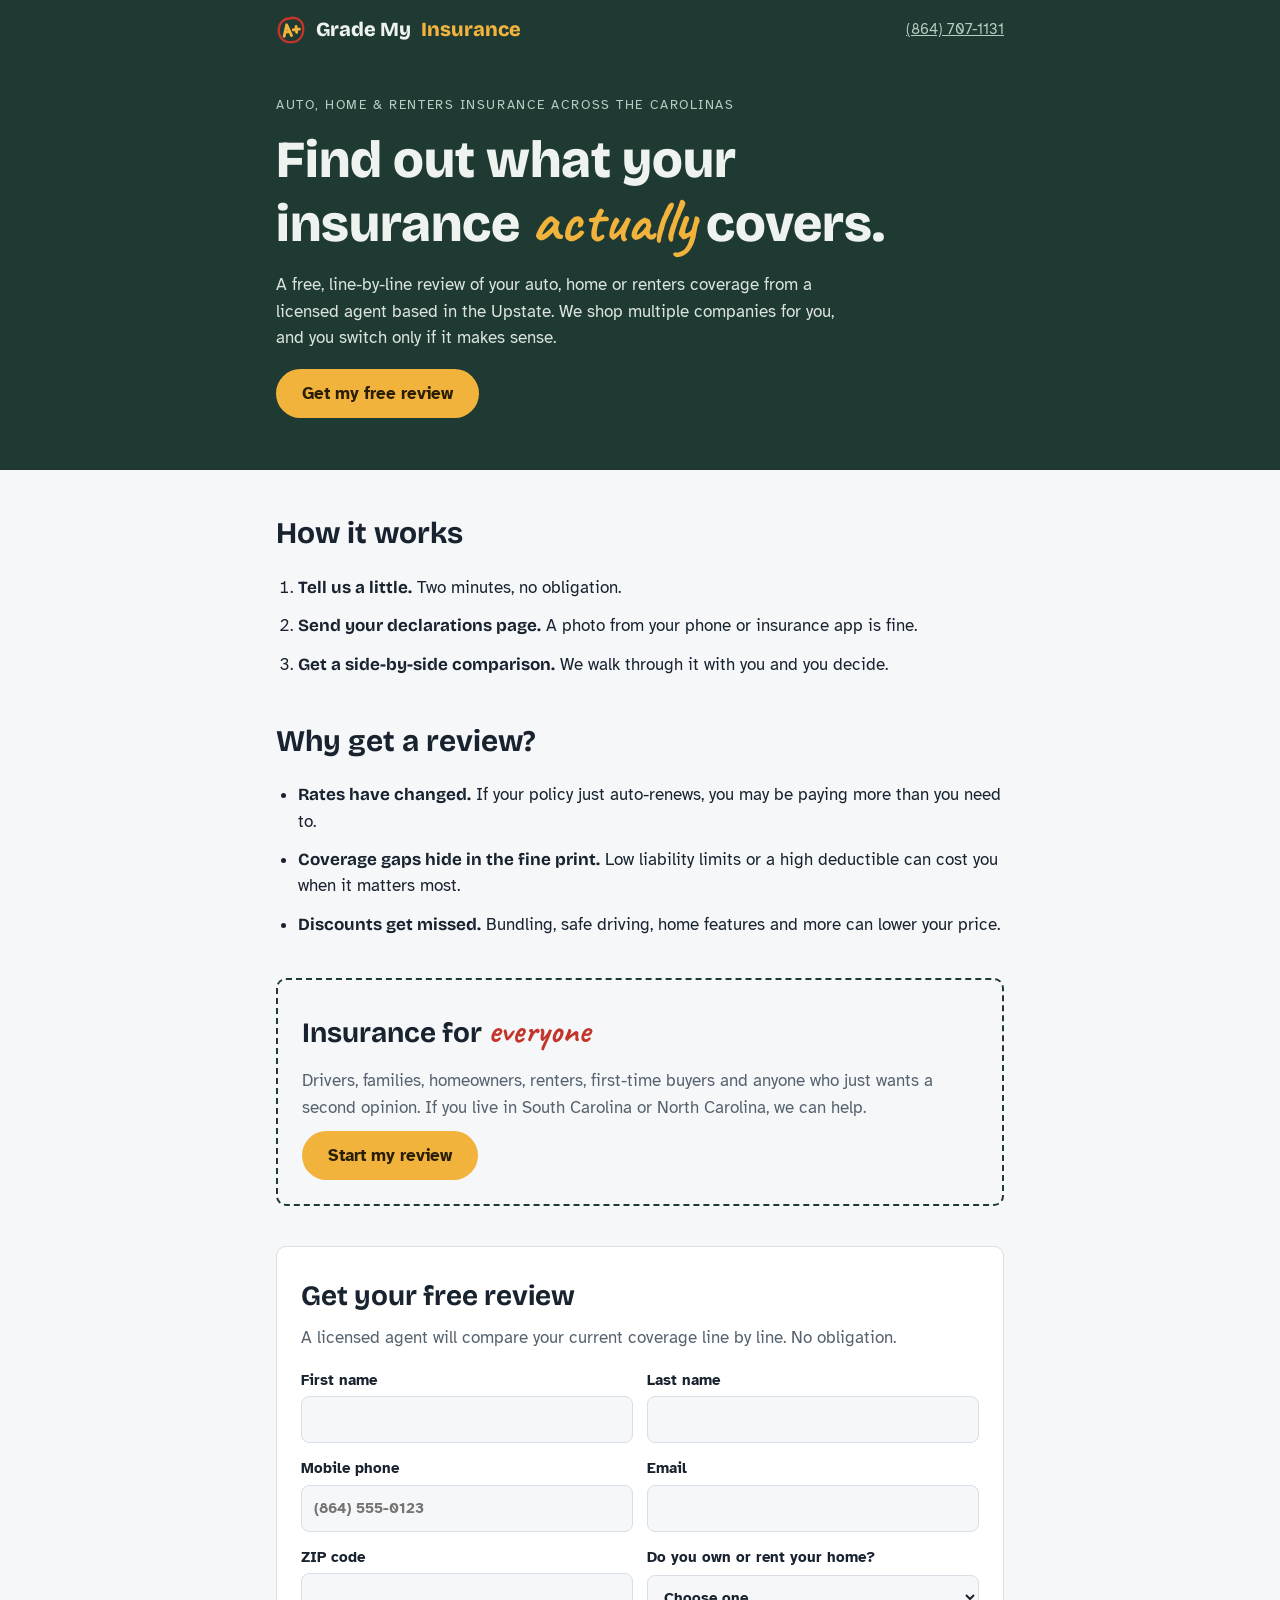
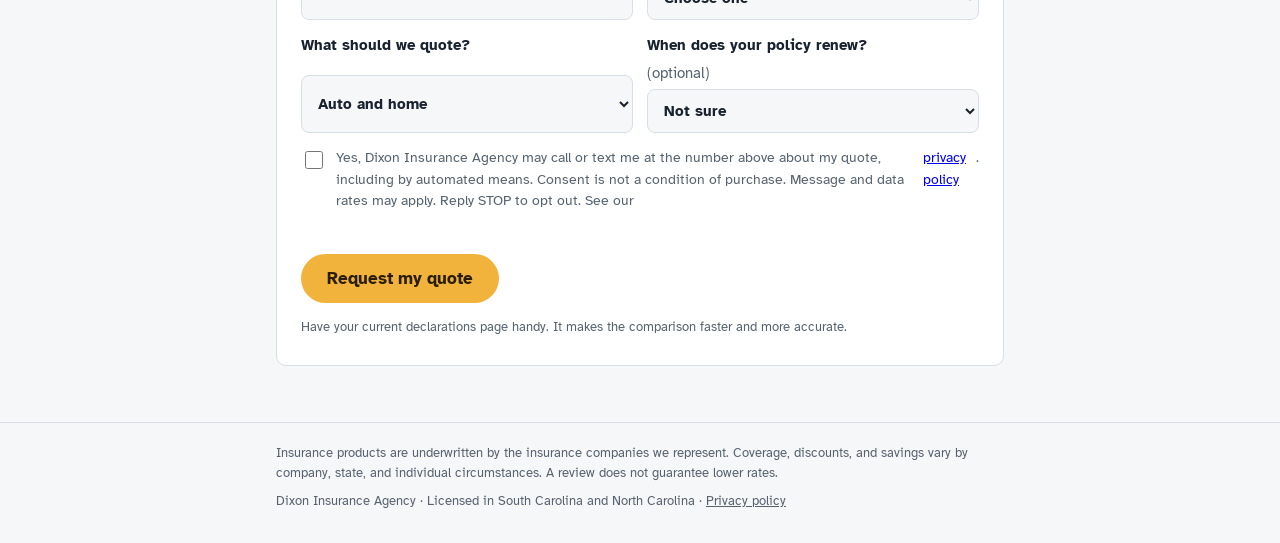
==== index.html @ 9c4ce1b6 "Add files via upload" ====
<!doctype html>
<html lang="en">
<head>
<meta charset="utf-8">
<meta name="viewport" content="width=device-width,initial-scale=1,viewport-fit=cover">
<title>Grade My Insurance</title>
<link rel="icon" href="/assets/favicon.svg" type="image/svg+xml">
<meta name="description" content="A free, line-by-line review of your auto and home insurance from a licensed agent serving South Carolina and North Carolina.">
<link rel="preconnect" href="https://fonts.googleapis.com">
<link rel="stylesheet" href="https://fonts.googleapis.com/css2?family=Bricolage+Grotesque:opsz,wght@12..96,600;12..96,800&family=Atkinson+Hyperlegible:wght@400;700&family=Caveat:wght@700&display=swap">
<link rel="stylesheet" href="/assets/site.css">
</head>
<body>

<div class="topbar"><div class="wrap">
  <a class="brand" href="/"><svg class="mark" viewBox="0 0 64 64" width="30" height="30" aria-hidden="true"><path d="M32 6C50 5 59 16 58 32C57 49 46 59 31 58C15 58 5 47 6 31C7 16 17 6 34 7" fill="none" stroke="#C2352A" stroke-width="5" stroke-linecap="round"/><g transform="rotate(-6 32 32)" fill="none" stroke="#F2B33D" stroke-width="6" stroke-linecap="round" stroke-linejoin="round"><path d="M16 44L24 20L32 44M19.5 35H28.5"/><path d="M37 32H50M43.5 25.5V38.5"/></g></svg>Grade My <em>Insurance</em></a>
  <a class="nav" href="tel:+18647071131">(864) 707-1131</a>
</div></div>

<header class="hero"><div class="wrap">
  <div class="eyebrow">Auto, home &amp; renters insurance across the Carolinas</div>
  <h1>Find out what your insurance <em>actually</em> covers.</h1>
  <p>A free, line-by-line review of your auto, home or renters coverage from a licensed agent based in the Upstate. We shop multiple companies for you, and you switch only if it makes sense.</p>
  <div class="row"><a class="btn" href="#quote">Get my free review</a></div>
</div></header>

<main><div class="wrap">

  <section class="section-h" aria-labelledby="howH" style="gap:18px">
    <h2 id="howH">How it works</h2>
    <ol class="steps-list">
      <li><strong>Tell us a little.</strong> Two minutes, no obligation.</li>
      <li><strong>Send your declarations page.</strong> A photo from your phone or insurance app is fine.</li>
      <li><strong>Get a side-by-side comparison.</strong> We walk through it with you and you decide.</li>
    </ol>
  </section>

  <section class="section-h" aria-labelledby="whyH" style="gap:18px">
    <h2 id="whyH">Why get a review?</h2>
    <ul class="steps-list">
      <li><strong>Rates have changed.</strong> If your policy just auto-renews, you may be paying more than you need to.</li>
      <li><strong>Coverage gaps hide in the fine print.</strong> Low liability limits or a high deductible can cost you when it matters most.</li>
      <li><strong>Discounts get missed.</strong> Bundling, safe driving, home features and more can lower your price.</li>
    </ul>
  </section>

  <section class="also" aria-labelledby="whoH">
    <h2 id="whoH">Insurance for <em>everyone</em></h2>
    <p>Drivers, families, homeowners, renters, first-time buyers and anyone who just wants a second opinion. If you live in South Carolina or North Carolina, we can help.</p>
    <div class="row"><a class="btn" href="#quote">Start my review</a></div>
  </section>

  <section class="card" id="quote" aria-labelledby="quoteH">
    <div class="section-h">
      <h2 id="quoteH">Get your free review</h2>
      <p>A licensed agent will compare your current coverage line by line. No obligation.</p>
    </div>
    <form name="quote" id="quoteForm" method="POST" action="/thank-you/" data-netlify="true" netlify-honeypot="bot-field" novalidate>
      <input type="hidden" name="form-name" value="quote">
      <input type="hidden" name="page" value="home">
      <input type="hidden" name="utm_source" value="">
      <input type="hidden" name="utm_campaign" value="">
      <input type="hidden" name="utm_content" value="">
      <p class="hp" aria-hidden="true"><label>Leave this field empty <input name="bot-field" tabindex="-1" autocomplete="off"></label></p>
      <div class="grid2">
        <label for="fName">First name<input type="text" id="fName" name="first_name" autocomplete="given-name" required></label>
        <label for="lName">Last name<input type="text" id="lName" name="last_name" autocomplete="family-name" required></label>
      </div>
      <div class="grid2">
        <label for="phone">Mobile phone<input type="tel" id="phone" name="phone" autocomplete="tel" inputmode="tel" maxlength="14" placeholder="(864) 555-0123" required></label>
        <label for="email">Email<input type="email" id="email" name="email" autocomplete="email" required></label>
      </div>
      <div class="grid2">
        <label for="zip">ZIP code<input type="text" id="zip" name="zip" inputmode="numeric" maxlength="5" autocomplete="postal-code" required></label>
        <label for="role">Do you own or rent your home?
          <select id="role" name="role" required>
            <option value="">Choose one</option>
            <option>Own my home</option>
            <option>Rent</option>
            <option>Live with family</option>
            <option>Other</option>
          </select></label>
      </div>
      <div class="grid2">
        <label for="lines">What should we quote?
          <select id="lines" name="quote_lines">
            <option>Auto and home</option>
            <option>Auto and renters</option>
            <option>Auto only</option>
            <option>Home only</option>
            <option>Renters only</option>
            <option>Not sure yet</option>
          </select></label>
        <label for="renew">When does your policy renew? <span>(optional)</span>
          <select id="renew" name="renewal">
            <option value="">Not sure</option>
            <option>Within 30 days</option><option>1 to 3 months</option><option>3 to 6 months</option><option>More than 6 months</option>
          </select></label>
      </div>
      <label class="consent" for="consent"><input type="checkbox" id="consent" name="call_text_consent" value="Yes">
        Yes, Dixon Insurance Agency may call or text me at the number above about my quote, including by automated means. Consent is not a condition of purchase. Message and data rates may apply. Reply STOP to opt out. See our <a href="/privacy/">privacy policy</a>.</label>
      <div class="err" id="formErr" role="alert"></div>
      <div class="row"><button class="btn" type="submit">Request my quote</button></div>
      <p class="fine">Have your current declarations page handy. It makes the comparison faster and more accurate.</p>
    </form>
  </section>

</div></main>

<footer><div class="wrap">
  <p>Insurance products are underwritten by the insurance companies we represent. Coverage, discounts, and savings vary by company, state, and individual circumstances. A review does not guarantee lower rates.</p>
  <p>Dixon Insurance Agency · Licensed in South Carolina and North Carolina · <a href="/privacy/">Privacy policy</a></p>
</div></footer>

<script src="/assets/site.js"></script>
</body>
</html>
---- assets/site.css ----
/* Grade My Insurance — shared styles
   Layout: chalkboard hero band, then one centered column of sections */
:root{
  --paper:#F6F7F9; --surface:#FFFFFF; --ink:#18232F; --muted:#56636F; --line:#D9DFE6;
  --board:#1E3A33; --board-ink:#EEF3EF; --chalk-dim:#B9CCC3;
  --pencil:#F2B33D; --pencil-ink:#2A1E05; --redpen:#C2352A;
  --f-display:"Bricolage Grotesque","Segoe UI",system-ui,sans-serif;
  --f-body:"Atkinson Hyperlegible","Segoe UI",system-ui,sans-serif;
  --f-pen:"Caveat","Comic Sans MS",cursive;
  --r:10px;
}
@media (prefers-color-scheme: dark){:root{
  --paper:#10161C; --surface:#18212A; --ink:#E5EBF0; --muted:#9AA8B5; --line:#2C3843;
  --board:#16302A; --board-ink:#E8F0EB; --chalk-dim:#9DB8AC; --redpen:#FF7468; color-scheme:dark}}

*{box-sizing:border-box}
html{scroll-behavior:smooth}
body{margin:0;background:var(--paper);color:var(--ink);font-family:var(--f-body);font-size:17px;line-height:1.55}
img{max-width:100%}
.wrap{max-width:760px;margin:0 auto;padding-left:max(16px,env(safe-area-inset-left,0px));padding-right:max(16px,env(safe-area-inset-right,0px))}
h1,h2,h3{font-family:var(--f-display);text-wrap:balance;margin:0}

.topbar{background:var(--board);color:var(--board-ink)}
.topbar .wrap{padding-block:14px;display:flex;justify-content:space-between;align-items:center;gap:12px}
.brand{font-family:var(--f-display);font-weight:800;font-size:20px;color:var(--board-ink);text-decoration:none;display:inline-flex;align-items:center;gap:10px}
.brand .mark{flex:none}
.brand em{font-style:normal;color:var(--pencil)}
.topbar a.nav{color:var(--chalk-dim);font-size:15px}

.hero{background:var(--board);color:var(--board-ink)}
.hero .wrap{padding-block:36px 52px;display:grid;gap:18px}
.eyebrow{font-size:13px;letter-spacing:.12em;text-transform:uppercase;color:var(--chalk-dim)}
.hero h1{font-size:clamp(32px,6vw,52px);font-weight:800;line-height:1.06}
.hero h1 em{font-style:normal;font-family:var(--f-pen);color:var(--pencil);font-size:1.2em}
.hero p{margin:0;max-width:34em;opacity:.92}

.btn{font:700 17px var(--f-body);border:0;border-radius:999px;padding:14px 26px;cursor:pointer;background:var(--pencil);color:var(--pencil-ink);text-decoration:none;display:inline-block}
.btn:hover{filter:brightness(1.05)}
.btn:focus-visible,input:focus-visible,select:focus-visible,a:focus-visible{outline:3px solid var(--pencil);outline-offset:2px}
.row{display:flex;flex-wrap:wrap;gap:12px;align-items:center}

main .wrap{padding-block:40px 56px;display:grid;gap:40px}
.section-h{display:grid;gap:6px}
.section-h h2{font-size:clamp(24px,4vw,30px)}
.section-h p{margin:0;color:var(--muted)}
.perks{list-style:none;margin:0;padding:0;display:grid;grid-template-columns:repeat(auto-fit,minmax(220px,1fr));gap:22px 28px}
.perks li{border-top:3px solid var(--board);padding-top:10px;min-width:0}
.perks h3{font-size:18px}
.perks p{margin:4px 0 0;color:var(--muted);font-size:15px}
.perks .tag{font-family:var(--f-pen);color:var(--redpen);font-size:24px;line-height:1}
.steps-list{margin:0;padding-left:1.3em;display:grid;gap:12px}
.steps-list strong{font-family:var(--f-display)}

.also{border:2px dashed var(--board);border-radius:var(--r);padding:24px;display:grid;gap:10px}
.also h2{font-size:clamp(22px,4vw,28px)}
.also h2 em{font-style:normal;font-family:var(--f-pen);color:var(--redpen);font-size:1.25em}
.also p{margin:0;color:var(--muted)}

.card{background:var(--surface);border:1px solid var(--line);border-radius:var(--r);padding:28px 24px;display:grid;gap:18px;scroll-margin-top:16px}
.card h2{font-size:clamp(22px,4vw,28px)}
form{display:grid;gap:14px}
.grid2{display:grid;grid-template-columns:1fr 1fr;gap:14px}
@media (max-width:540px){.grid2{grid-template-columns:1fr}}
label{display:grid;gap:4px;font-weight:700;font-size:15px}
label span{font-weight:400;color:var(--muted)}
input[type=text],input[type=email],input[type=tel],select{font:inherit;color:var(--ink);background:var(--paper);border:1.5px solid var(--line);border-radius:8px;padding:11px 12px;width:100%}
.consent{display:flex;gap:10px;align-items:flex-start;font-weight:400;font-size:14px;color:var(--muted)}
.consent input{margin-top:4px;width:18px;height:18px;flex:none}
.err{color:var(--redpen);font-size:14px;min-height:1em}
.fine{font-size:13px;color:var(--muted);margin:0}
.hp{position:absolute;left:-9999px;width:1px;height:1px;overflow:hidden}

.done{background:var(--board);color:var(--board-ink);border-radius:var(--r);padding:28px 24px;display:grid;gap:12px}
.done h1{font-size:clamp(26px,5vw,34px)}
.done p{margin:0}
.done .pen{font-family:var(--f-pen);font-size:30px;color:var(--pencil)}
.done ol{margin:0;padding-left:1.3em;display:grid;gap:8px}
.phone{text-decoration:none;font-family:var(--f-display);font-size:26px;font-weight:800;color:var(--pencil)}

.legal h1{font-size:clamp(28px,5vw,36px)}
.legal h2{font-size:20px;margin-top:8px}
.legal p{margin:0}
.legal .wrap{gap:16px}

footer{color:var(--muted);font-size:13px;border-top:1px solid var(--line)}
footer .wrap{padding-block:20px 32px;display:grid;gap:8px}
footer p{margin:0;max-width:62em}
footer a{color:var(--muted)}
@media (prefers-reduced-motion:reduce){*{transition:none!important}html{scroll-behavior:auto}}
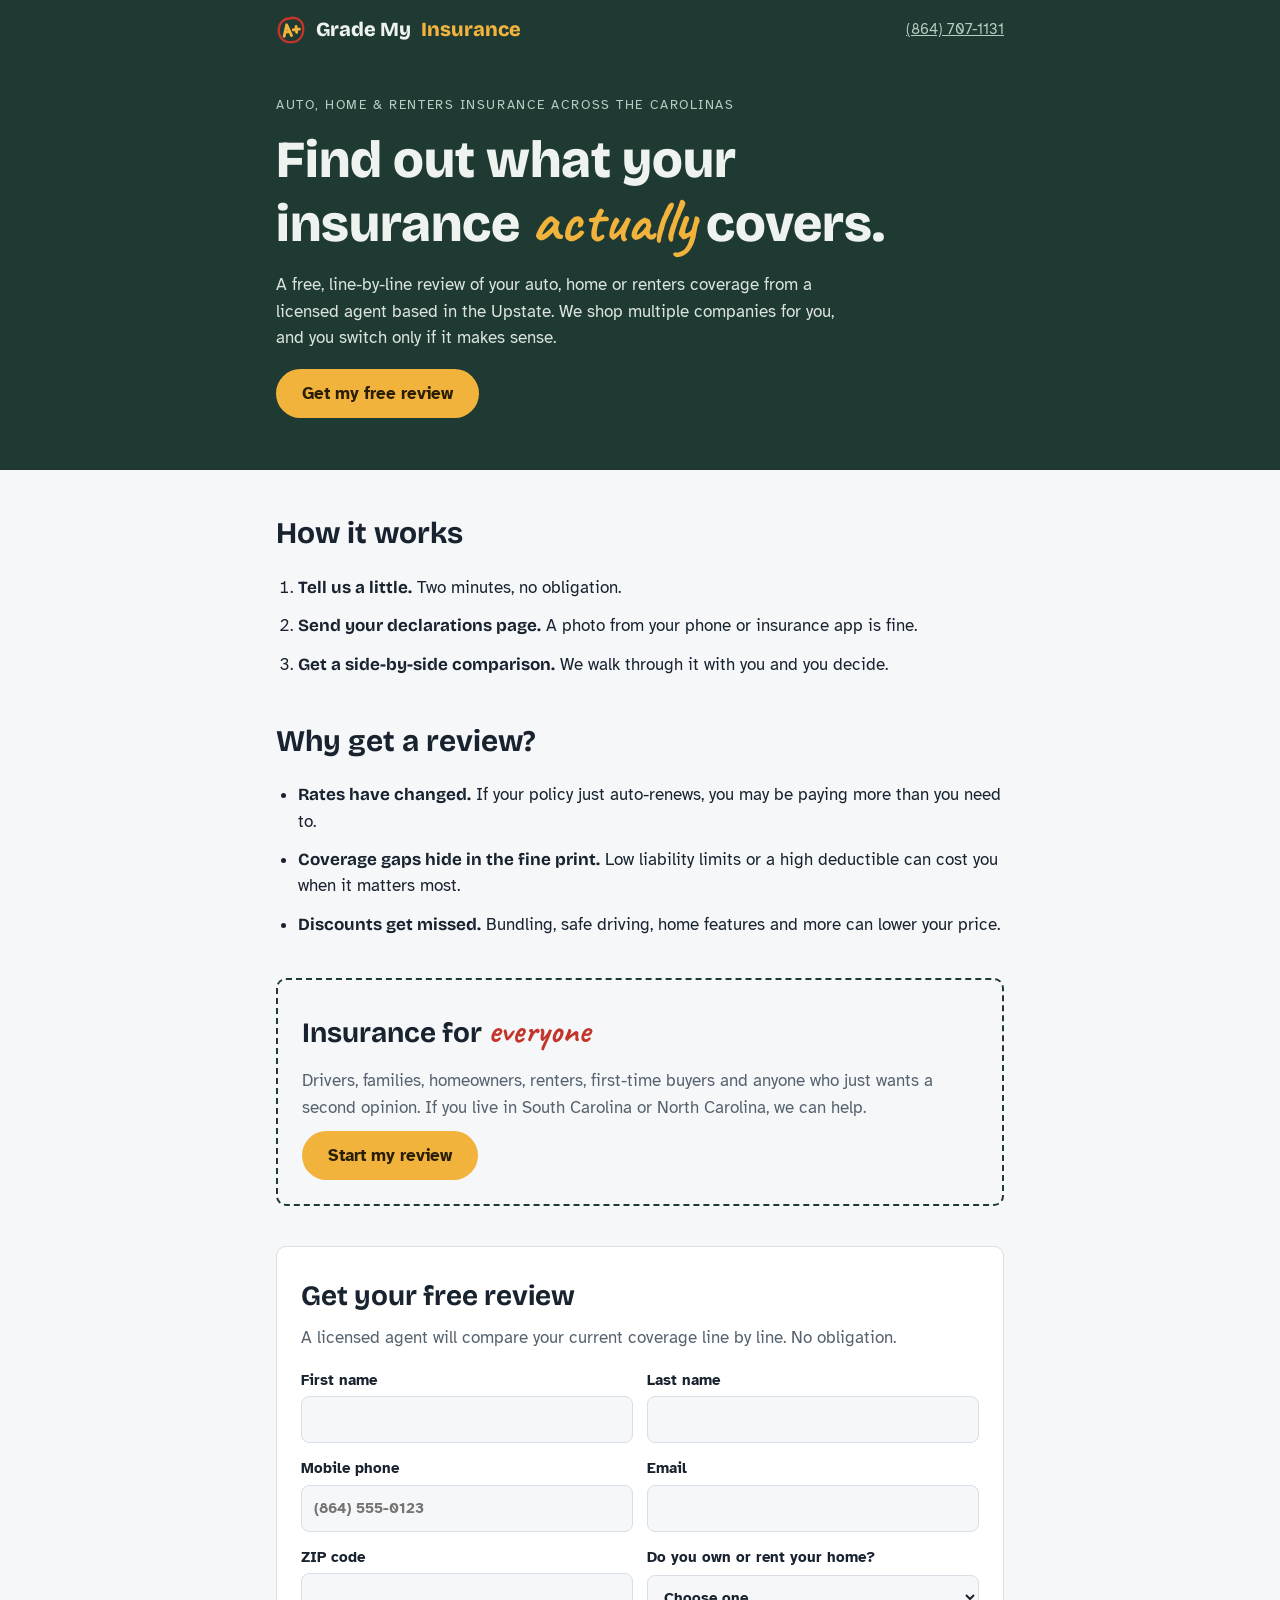
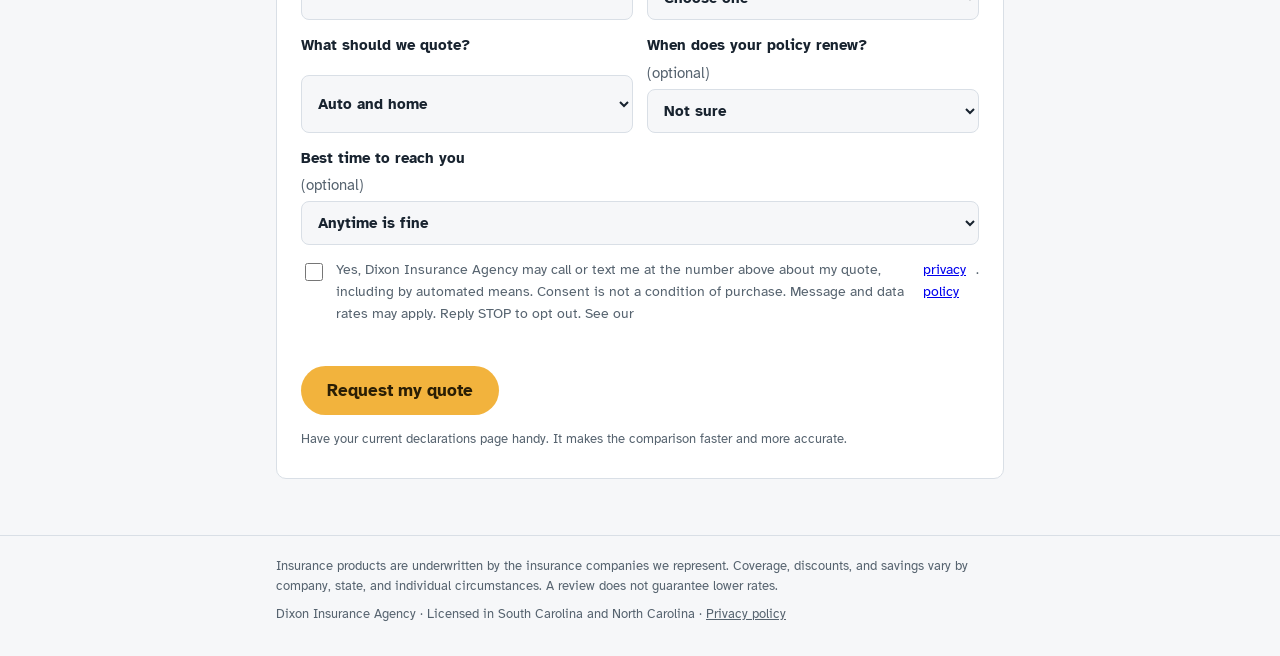
==== commit f5ad615c: "Add optional best-time-to-reach field to both quote forms Co-Authored-By: Claude Opus 5.5 <noreply@a" ====
--- a/index.html
+++ b/index.html
@@ -97,6 +97,15 @@
             <option>Within 30 days</option><option>1 to 3 months</option><option>3 to 6 months</option><option>More than 6 months</option>
           </select></label>
       </div>
+      <label for="besttime">Best time to reach you <span>(optional)</span>
+        <select id="besttime" name="best_time">
+          <option value="">Anytime is fine</option>
+          <option>Morning (8 to 11 AM)</option>
+          <option>Midday (11 AM to 2 PM)</option>
+          <option>Afternoon (2 to 5 PM)</option>
+          <option>Evening (after 5 PM)</option>
+          <option>Text me first</option>
+        </select></label>
       <label class="consent" for="consent"><input type="checkbox" id="consent" name="call_text_consent" value="Yes">
         Yes, Dixon Insurance Agency may call or text me at the number above about my quote, including by automated means. Consent is not a condition of purchase. Message and data rates may apply. Reply STOP to opt out. See our <a href="/privacy/">privacy policy</a>.</label>
       <div class="err" id="formErr" role="alert"></div>
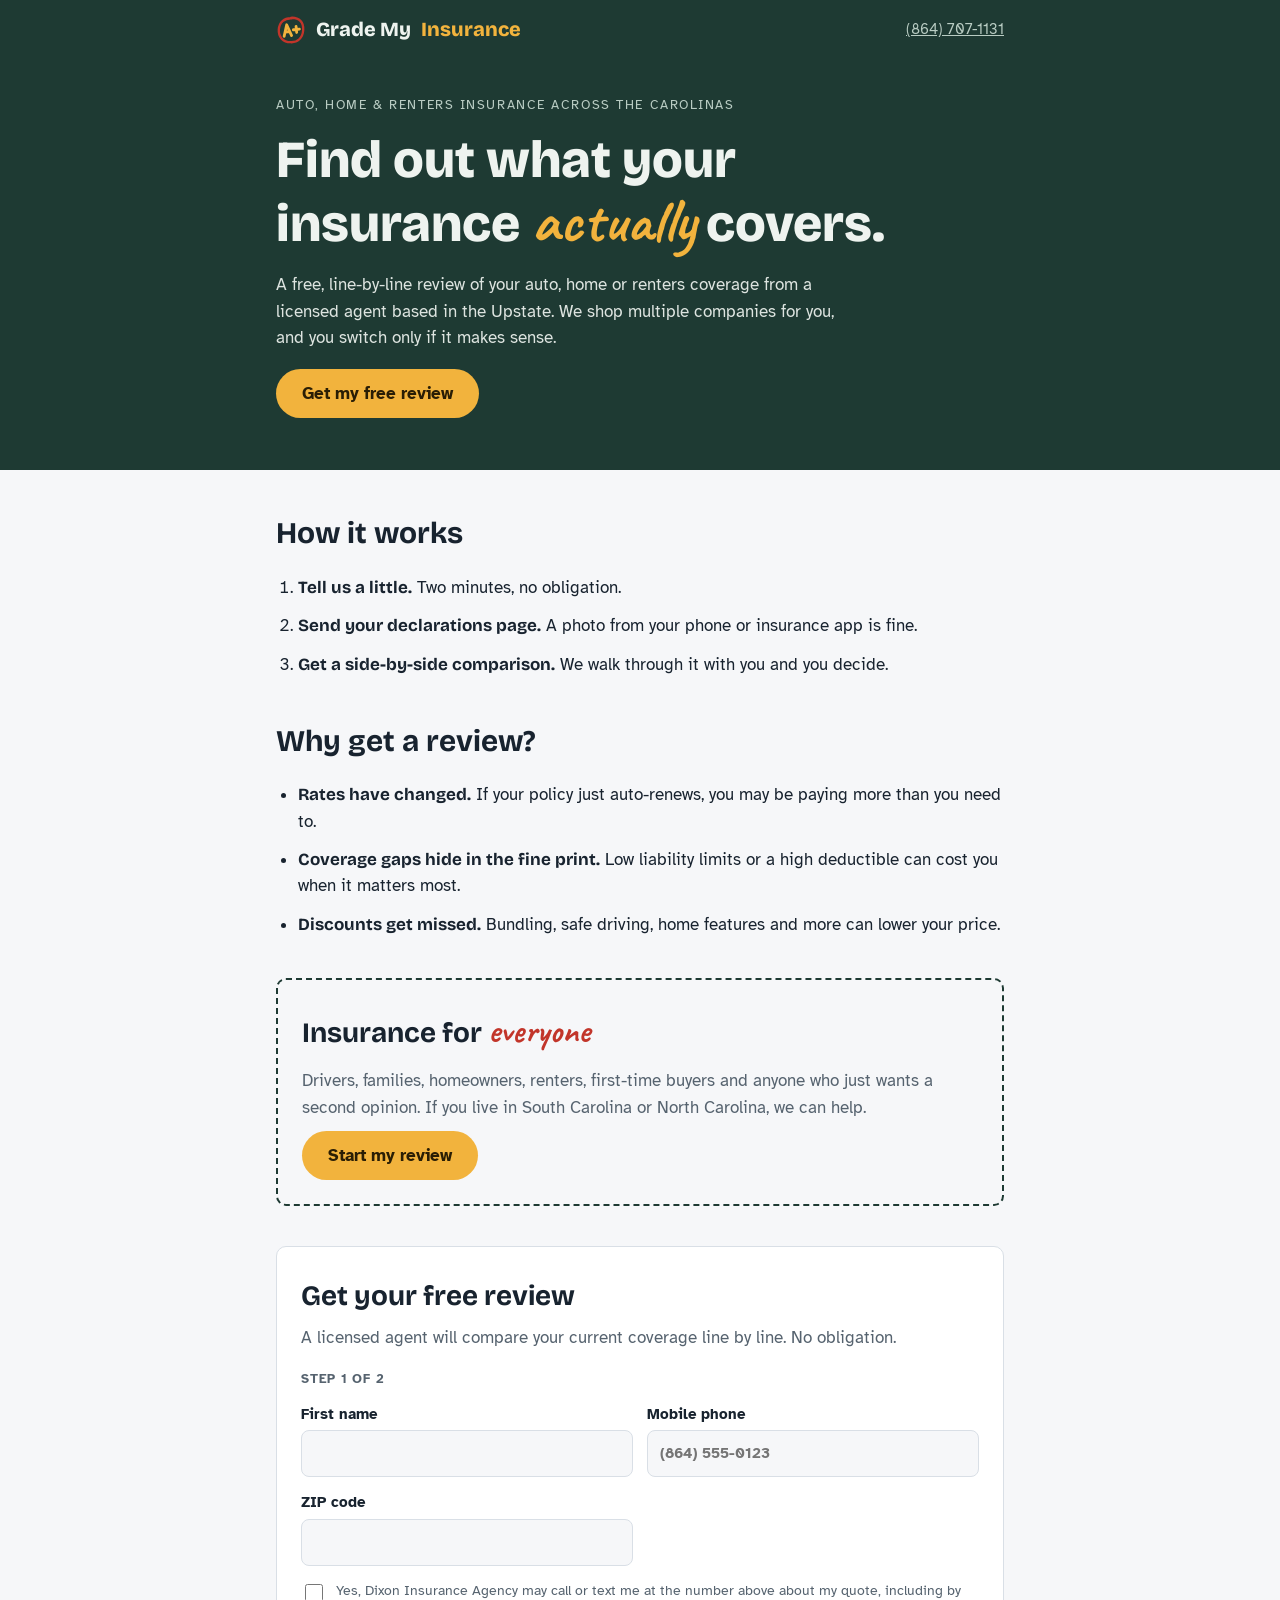
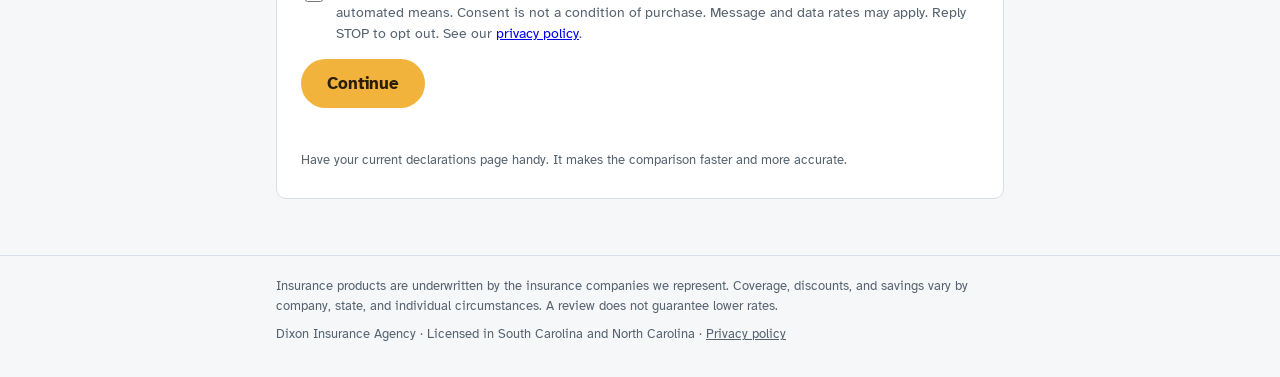
==== commit c1442f73: "Two-step quote form and faster first paint - Step 1 asks only for first name, phone and ZIP; step 2 " ====
--- a/index.html
+++ b/index.html
@@ -7,7 +7,9 @@
 <link rel="icon" href="/assets/favicon.svg" type="image/svg+xml">
 <meta name="description" content="A free, line-by-line review of your auto and home insurance from a licensed agent serving South Carolina and North Carolina.">
 <link rel="preconnect" href="https://fonts.googleapis.com">
-<link rel="stylesheet" href="https://fonts.googleapis.com/css2?family=Bricolage+Grotesque:opsz,wght@12..96,600;12..96,800&family=Atkinson+Hyperlegible:wght@400;700&family=Caveat:wght@700&display=swap">
+<link rel="preconnect" href="https://fonts.gstatic.com" crossorigin>
+<link rel="stylesheet" href="https://fonts.googleapis.com/css2?family=Bricolage+Grotesque:opsz,wght@12..96,600;12..96,800&family=Atkinson+Hyperlegible:wght@400;700&family=Caveat:wght@700&display=swap" media="print" onload="this.media='all'">
+<noscript><link rel="stylesheet" href="https://fonts.googleapis.com/css2?family=Bricolage+Grotesque:opsz,wght@12..96,600;12..96,800&family=Atkinson+Hyperlegible:wght@400;700&family=Caveat:wght@700&display=swap"></noscript>
 <link rel="stylesheet" href="/assets/site.css">
 </head>
 <body>
@@ -55,34 +57,45 @@
       <h2 id="quoteH">Get your free review</h2>
       <p>A licensed agent will compare your current coverage line by line. No obligation.</p>
     </div>
-    <form name="quote" id="quoteForm" method="POST" action="/thank-you/" data-netlify="true" netlify-honeypot="bot-field" novalidate>
+    <form name="quote" id="quoteForm" method="POST" action="/thank-you/" data-netlify="true" netlify-honeypot="bot-field" data-quote-form novalidate>
       <input type="hidden" name="form-name" value="quote">
       <input type="hidden" name="page" value="home">
       <input type="hidden" name="utm_source" value="">
       <input type="hidden" name="utm_campaign" value="">
       <input type="hidden" name="utm_content" value="">
       <p class="hp" aria-hidden="true"><label>Leave this field empty <input name="bot-field" tabindex="-1" autocomplete="off"></label></p>
-      <div class="grid2">
-        <label for="fName">First name<input type="text" id="fName" name="first_name" autocomplete="given-name" required></label>
-        <label for="lName">Last name<input type="text" id="lName" name="last_name" autocomplete="family-name" required></label>
-      </div>
-      <div class="grid2">
-        <label for="phone">Mobile phone<input type="tel" id="phone" name="phone" autocomplete="tel" inputmode="tel" maxlength="14" placeholder="(864) 555-0123" required></label>
-        <label for="email">Email<input type="email" id="email" name="email" autocomplete="email" required></label>
-      </div>
-      <div class="grid2">
-        <label for="zip">ZIP code<input type="text" id="zip" name="zip" inputmode="numeric" maxlength="5" autocomplete="postal-code" required></label>
-        <label for="role">Do you own or rent your home?
-          <select id="role" name="role" required>
+      <p class="step-label" data-step-label hidden></p>
+
+      <fieldset class="step" data-step="1">
+        <legend class="sr-only">How to reach you</legend>
+        <div class="grid2">
+          <label for="fName">First name<input type="text" id="fName" name="first_name" autocomplete="given-name" required></label>
+          <label for="phone">Mobile phone<input type="tel" id="phone" name="phone" autocomplete="tel" inputmode="tel" maxlength="14" placeholder="(864) 555-0123" required></label>
+        </div>
+        <div class="grid2">
+          <label for="zip">ZIP code<input type="text" id="zip" name="zip" inputmode="numeric" maxlength="5" autocomplete="postal-code" required></label>
+        </div>
+        <label class="consent" for="consent"><input type="checkbox" id="consent" name="call_text_consent" value="Yes">
+        <span>Yes, Dixon Insurance Agency may call or text me at the number above about my quote, including by automated means. Consent is not a condition of purchase. Message and data rates may apply. Reply STOP to opt out. See our <a href="/privacy/">privacy policy</a>.</span></label>
+        <div class="row"><button class="btn" type="button" data-next hidden>Continue</button></div>
+      </fieldset>
+
+      <fieldset class="step" data-step="2">
+        <legend class="step-intro">Almost done. Everything below is optional, but it helps us quote faster.</legend>
+        <div class="grid2">
+          <label for="lName"><span class="lbl">Last name <small>(optional)</small></span><input type="text" id="lName" name="last_name" autocomplete="family-name"></label>
+          <label for="email"><span class="lbl">Email <small>(optional, for your confirmation)</small></span><input type="email" id="email" name="email" autocomplete="email"></label>
+        </div>
+        <div class="grid2">
+          <label for="role"><span class="lbl">Do you own or rent your home? <small>(optional)</small></span>
+          <select id="role" name="role">
             <option value="">Choose one</option>
             <option>Own my home</option>
             <option>Rent</option>
             <option>Live with family</option>
             <option>Other</option>
           </select></label>
-      </div>
-      <div class="grid2">
-        <label for="lines">What should we quote?
+          <label for="lines">What should we quote?
           <select id="lines" name="quote_lines">
             <option>Auto and home</option>
             <option>Auto and renters</option>
@@ -91,25 +104,27 @@
             <option>Renters only</option>
             <option>Not sure yet</option>
           </select></label>
-        <label for="renew">When does your policy renew? <span>(optional)</span>
+        </div>
+        <div class="grid2">
+          <label for="renew"><span class="lbl">When does your policy renew? <small>(optional)</small></span>
           <select id="renew" name="renewal">
             <option value="">Not sure</option>
             <option>Within 30 days</option><option>1 to 3 months</option><option>3 to 6 months</option><option>More than 6 months</option>
           </select></label>
-      </div>
-      <label for="besttime">Best time to reach you <span>(optional)</span>
-        <select id="besttime" name="best_time">
-          <option value="">Anytime is fine</option>
-          <option>Morning (8 to 11 AM)</option>
-          <option>Midday (11 AM to 2 PM)</option>
-          <option>Afternoon (2 to 5 PM)</option>
-          <option>Evening (after 5 PM)</option>
-          <option>Text me first</option>
-        </select></label>
-      <label class="consent" for="consent"><input type="checkbox" id="consent" name="call_text_consent" value="Yes">
-        Yes, Dixon Insurance Agency may call or text me at the number above about my quote, including by automated means. Consent is not a condition of purchase. Message and data rates may apply. Reply STOP to opt out. See our <a href="/privacy/">privacy policy</a>.</label>
-      <div class="err" id="formErr" role="alert"></div>
-      <div class="row"><button class="btn" type="submit">Request my quote</button></div>
+          <label for="besttime"><span class="lbl">Best time to reach you <small>(optional)</small></span>
+          <select id="besttime" name="best_time">
+            <option value="">Anytime is fine</option>
+            <option>Morning (8 to 11 AM)</option>
+            <option>Midday (11 AM to 2 PM)</option>
+            <option>Afternoon (2 to 5 PM)</option>
+            <option>Evening (after 5 PM)</option>
+            <option>Text me first</option>
+          </select></label>
+        </div>
+        <div class="row"><button class="btn" type="submit">Get my quote</button><button class="btn-link" type="button" data-back hidden>Back</button></div>
+      </fieldset>
+
+      <div class="err" id="formErr" data-error role="alert"></div>
       <p class="fine">Have your current declarations page handy. It makes the comparison faster and more accurate.</p>
     </form>
   </section>
@@ -121,6 +136,6 @@
   <p>Dixon Insurance Agency · Licensed in South Carolina and North Carolina · <a href="/privacy/">Privacy policy</a></p>
 </div></footer>
 
-<script src="/assets/site.js"></script>
+<script type="module" src="/assets/js/main.js"></script>
 </body>
 </html>
--- a/assets/site.css
+++ b/assets/site.css
@@ -62,13 +62,19 @@
 .grid2{display:grid;grid-template-columns:1fr 1fr;gap:14px}
 @media (max-width:540px){.grid2{grid-template-columns:1fr}}
 label{display:grid;gap:4px;font-weight:700;font-size:15px}
-label span{font-weight:400;color:var(--muted)}
+label small{font-size:inherit;font-weight:400;color:var(--muted)}
 input[type=text],input[type=email],input[type=tel],select{font:inherit;color:var(--ink);background:var(--paper);border:1.5px solid var(--line);border-radius:8px;padding:11px 12px;width:100%}
 .consent{display:flex;gap:10px;align-items:flex-start;font-weight:400;font-size:14px;color:var(--muted)}
 .consent input{margin-top:4px;width:18px;height:18px;flex:none}
 .err{color:var(--redpen);font-size:14px;min-height:1em}
 .fine{font-size:13px;color:var(--muted);margin:0}
 .hp{position:absolute;left:-9999px;width:1px;height:1px;overflow:hidden}
+.sr-only{position:absolute;width:1px;height:1px;padding:0;margin:-1px;overflow:hidden;clip:rect(0 0 0 0);white-space:nowrap;border:0}
+.step{border:0;margin:0;padding:0;min-width:0;display:grid;gap:14px}
+[hidden]{display:none!important}
+.step-intro{padding:0;font-size:15px;color:var(--muted);margin-bottom:2px}
+.step-label{margin:0;font-size:13px;font-weight:700;letter-spacing:.06em;text-transform:uppercase;color:var(--muted)}
+.btn-link{font:600 16px var(--f-body);background:none;border:0;padding:10px 4px;color:var(--muted);text-decoration:underline;cursor:pointer}
 
 .done{background:var(--board);color:var(--board-ink);border-radius:var(--r);padding:28px 24px;display:grid;gap:12px}
 .done h1{font-size:clamp(26px,5vw,34px)}
